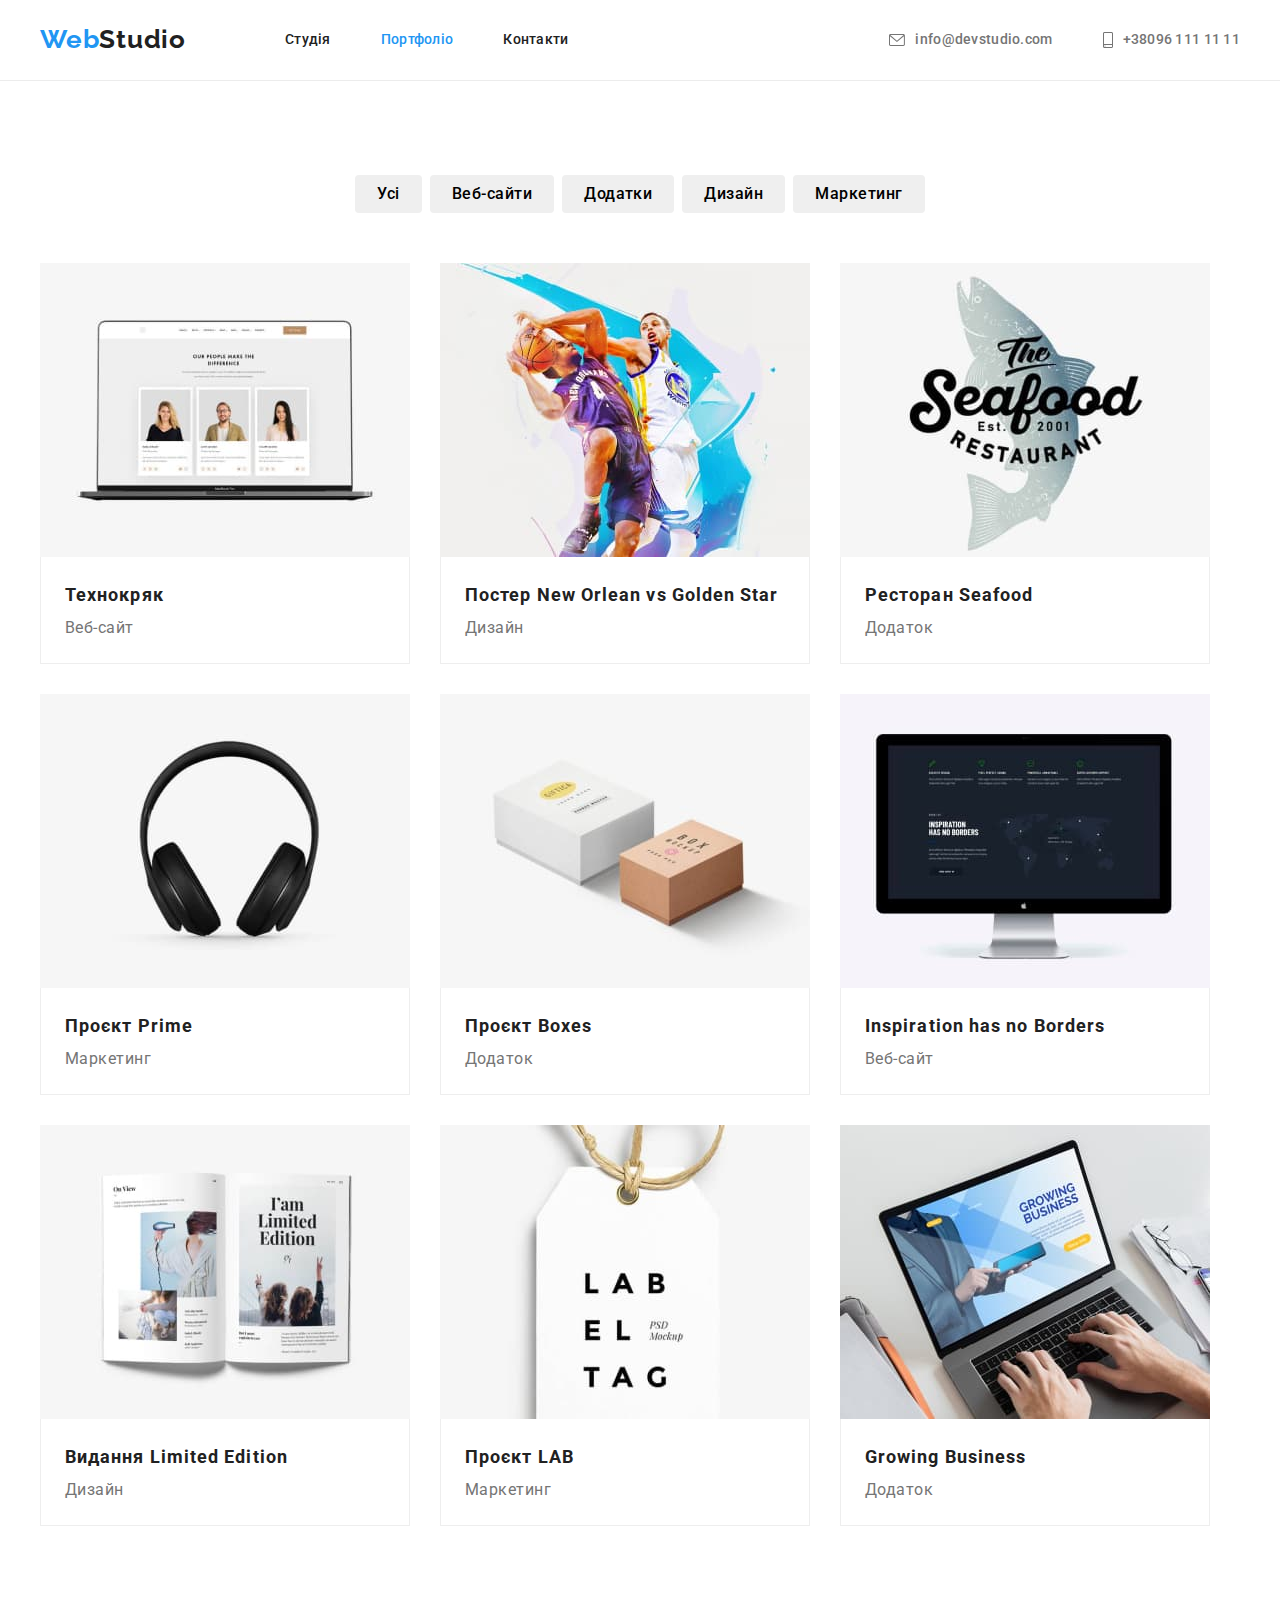
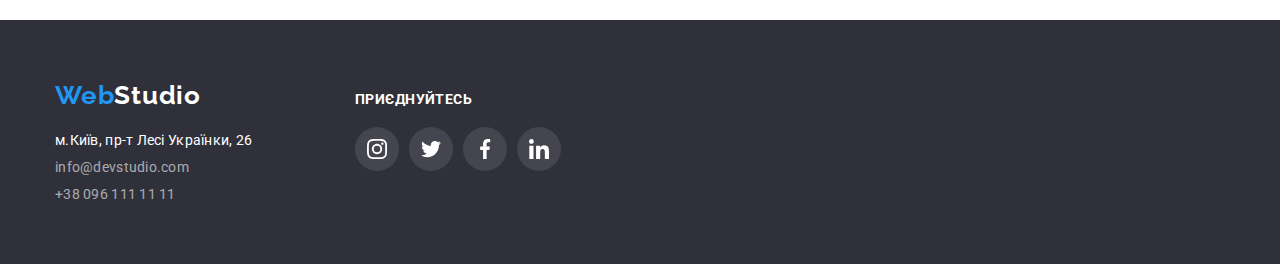
==== portfolio.html @ 93003903 "copy-hw-04" ====
<!DOCTYPE html>
<html lang="uk">
  <head>
    <meta charset="UTF-8" />
    <meta http-equiv="X-UA-Compatible" content="IE=edge" />
    <meta name="viewport" content="width=device-width, initial-scale=1.0" />
    <title>Portfolio</title>
    <link
      rel="stylesheet"
      href="https://cdnjs.cloudflare.com/ajax/libs/modern-normalize/1.1.0/modern-normalize.min.css"
    />
    <link rel="stylesheet" href="./css/styles.css" />
    <link rel="preconnect" href="https://fonts.googleapis.com" />
    <link rel="preconnect" href="https://fonts.gstatic.com" crossorigin />
    <link
      href="https://fonts.googleapis.com/css2?family=Raleway:wght@700&family=Roboto:wght@400;500;700;900&display=swap"
      rel="stylesheet"
    />
  </head>
  <body>
    <header class="header">
      <div class="container box">
        <a class="logo-h" href="./index.html">
          <span class="logo-web">Web</span><span class="logo-studio-h">Studio</span>
        </a>
        <nav class="site-nav">
          <ul class="menu list-reset">
            <li class="menu-list">
              <a class="menu-link" href="./index.html"> Студія </a>
            </li>
            <li class="menu-list">
              <a class="menu-link current" href="#"> Портфоліо </a>
            </li>
            <li class="menu-list">
              <a class="menu-link" href="#"> Контакти </a>
            </li>
          </ul>
        </nav>
        <ul class="contacts list-reset">
          <li class="contact-list">
            <a class="contact-link" href="mailto:info@devstudio.com">
              <svg width="16" height="12">
                <use href="./images/icons.svg#icon-envelope"></use></svg
              >info@devstudio.com</a
            >
          </li>
          <li class="contact-list">
            <a class="contact-link" href="tel:+380961111111">
              <svg width="10" height="16">
                <use href="./images/icons.svg#icon-smartphone"></use></svg
              >+38096 111 11 11</a
            >
          </li>
        </ul>
      </div>
    </header>

    <main class="main">
      <section class="portfolio section">
        <div class="container portfolio-flex">
          <h1 class="visually-hidden">Наші проекти</h1>
          <ul class="portfolio-filters list-reset">
            <li class="portfolio-button">
              <button class="portfolio-radio-btn" type="button">Усі</button>
            </li>

            <li class="portfolio-button">
              <button class="portfolio-radio-btn" type="button">Веб-сайти</button>
            </li>
            <li class="portfolio-button">
              <button class="portfolio-radio-btn" type="button">Додатки</button>
            </li>
            <li class="portfolio-button">
              <button class="portfolio-radio-btn" type="button">Дизайн</button>
            </li>
            <li class="portfolio-button">
              <button class="portfolio-radio-btn" type="button">Маркетинг</button>
            </li>
          </ul>

          <ul class="portfolio-list list-reset">
            <li class="portfolio-item">
              <a class="portfolio-link" href="#">
                <img
                  class="portfolio-img"
                  src="./images/laptop.jpg"
                  alt="Ноутбук з відкритим сайтом"
                  width="370"
                  height="294"
                />
                <div class="portfolio-card-text-positions">
                  <h2 class="portfolio-title">Технокряк</h2>
                  <p class="portfolio-text">Веб-сайт</p>
                </div>
              </a>
            </li>

            <li class="portfolio-item">
              <a class="portfolio-link" href="#">
                <img
                  class="portfolio-img"
                  src="./images/peopleplaybasketball.jpg"
                  alt="Люди грають в баскебол"
                  width="370"
                  height="294"
                />
                <div class="portfolio-card-text-positions">
                  <h2 class="portfolio-title">Постер New Orlean vs Golden Star</h2>
                  <p class="portfolio-text">Дизайн</p>
                </div>
              </a>
            </li>

            <li class="portfolio-item">
              <a class="portfolio-link" href="#">
                <img
                  class="portfolio-img"
                  src="./images/namerestoran.jpg"
                  alt="Фото назви ресторану"
                  width="370"
                  height="294"
                />
                <div class="portfolio-card-text-positions">
                  <h2 class="portfolio-title">Ресторан Seafood</h2>
                  <p class="portfolio-text">Додаток</p>
                </div>
              </a>
            </li>

            <li class="portfolio-item">
              <a class="portfolio-link" href="#">
                <img
                  class="portfolio-img"
                  src="./images/headphone.jpg"
                  alt="Навушники"
                  width="370"
                  height="294"
                />
                <div class="portfolio-card-text-positions">
                  <h2 class="portfolio-title">Проєкт Prime</h2>
                  <p class="portfolio-text">Маркетинг</p>
                </div>
              </a>
            </li>

            <li class="portfolio-item">
              <a class="portfolio-link" href="#">
                <img
                  class="portfolio-img"
                  src="./images/box.jpg"
                  alt="Фото двох коробок"
                  width="370"
                  height="294"
                />
                <div class="portfolio-card-text-positions">
                  <h2 class="portfolio-title">Проєкт Boxes</h2>
                  <p class="portfolio-text">Додаток</p>
                </div>
              </a>
            </li>

            <li class="portfolio-item">
              <a class="portfolio-link" href="#">
                <img
                  class="portfolio-img"
                  src="./images/screen.jpg"
                  alt="Фото сайта на екрані"
                  width="370"
                  height="294"
                />
                <div class="portfolio-card-text-positions">
                  <h2 class="portfolio-title">Inspiration has no Borders</h2>
                  <p class="portfolio-text">Веб-сайт</p>
                </div>
              </a>
            </li>

            <li class="portfolio-item">
              <a class="portfolio-link" href="#">
                <img
                  class="portfolio-img"
                  src="./images/magazine.jpg"
                  alt="Віритий журнал з картинками"
                  width="370"
                  height="294"
                />
                <div class="portfolio-card-text-positions">
                  <h2 class="portfolio-title">Видання Limited Edition</h2>
                  <p class="portfolio-text">Дизайн</p>
                </div>
              </a>
            </li>

            <li class="portfolio-item">
              <a class="portfolio-link" href="#">
                <img
                  class="portfolio-img"
                  src="./images/tag.jpg"
                  alt="Фото бірки з назвою проекта"
                  width="370"
                  height="294"
                />
                <div class="portfolio-card-text-positions">
                  <h2 class="portfolio-title">Проєкт LAB</h2>
                  <p class="portfolio-text">Маркетинг</p>
                </div>
              </a>
            </li>

            <li class="portfolio-item">
              <a class="portfolio-link" href="#">
                <img
                  class="portfolio-img"
                  src="./images/workonlaptop.jpg"
                  alt="Фото рук які працюють за ноутбуком"
                  width="370"
                  height="294"
                />
                <div class="portfolio-card-text-positions">
                  <h2 class="portfolio-title">Growing Business</h2>
                  <p class="portfolio-text">Додаток</p>
                </div>
              </a>
            </li>
          </ul>
        </div>
      </section>
    </main>
    <footer class="footer">
      <div class="container parrent-position">
        <div class="container footer-flex">
          <a class="logo-f" href="./index.html">
            <span class="logo-web">Web</span><span class="logo-studio-f">Studio</span>
          </a>
          <address class="address">
            <ul class="address-list list-reset">
              <li class="address-item">
                <a
                  class="address-link"
                  href="https://goo.gl/maps/TEvmrjmiFiPLDedQ6"
                  target="_blank"
                  rel="noopener noreferrer nofollow"
                  ><span class="maps-location">м.Київ, пр-т Лесі Українки, 26</span></a
                >
              </li>
              <li class="address-item">
                <a class="address-link" href="mailto:info@devstudio.com">info@devstudio.com </a>
              </li>
              <li class="address-item">
                <a class="address-link" href="tel:+380961111111">+38 096 111 11 11</a>
              </li>
            </ul>
          </address>
        </div>
        <div class="container social-footer">
          <span class="social-title">приєднуйтесь</span>
          <ul class="social-footer-list list-reset">
            <li>
              <a class="social-footer-link" href="#">
                <svg width="20" height="20">
                  <use href="./images/icons.svg#icon-instagram"></use>
                </svg>
              </a>
            </li>
            <li>
              <a class="social-footer-link" href="#">
                <svg width="20" height="20">
                  <use href="./images/icons.svg#icon-twitter"></use>
                </svg>
              </a>
            </li>
            <li>
              <a class="social-footer-link" href="#">
                <svg width="20" height="20">
                  <use href="./images/icons.svg#icon-facebook"></use>
                </svg>
              </a>
            </li>
            <li>
              <a class="social-footer-link" href="#">
                <svg width="20" height="20">
                  <use href="./images/icons.svg#icon-linkedin"></use>
                </svg>
              </a>
            </li>
          </ul>
        </div>
      </div>
    </footer>
  </body>
</html>
---- css/styles.css ----
:root {
  --primary-text-color: #212121;
  --secondary-text-color: #757575;
  --color-accent: #2196f3;
  --color-white: #ffffff;
  --color-hero: #2f303a;
  --color-footer: #2f303a;
  --color-team: #f5f4fa;
  --color-hero-button: #188ce8;
  --color-address: rgba(255, 255, 255, 0.6);
  --font-logo: 'Raleway', sans-serif;
  --font-family-primary: 'Roboto', sans-serif;
  --border-color-portfolio: #eeeeee;
  --color-icon: #afb1b8;
  --bgcolor-icon-features: #f5f4fa;
}

.list-reset {
  list-style: none;
}
body {
  font-size: 16px;
  font-style: normal;
  color: var(--primary-text-color);
  font-family: var(--font-family-primary);
}
html {
  box-sizing: border-box;
}

h1,
h2,
h3,
h4,
h5,
h6,
p,
ul {
  margin: 0px;
  padding: 0px;
}
img {
  display: block;
  max-width: 100%;
  height: auto;
}
/*Стилізація шапки сторінок студія та портфоліо*/

.logo-f,
.logo-h {
  font-family: var(--font-logo);
  font-weight: 700;
  font-size: 26px;
  line-height: 1.2;
  text-decoration: none;
  letter-spacing: 0.03em;
  color: var(--primary-text-color);
}
.logo-web {
  color: var(--color-accent);
}
.logo-studio-h {
  color: var(--primary-text-color);
}
.menu-link {
  font-weight: 500;
  text-decoration: none;
  color: var(--primary-text-color);
  font-size: 14px;
  line-height: 1.14;
  letter-spacing: 0.02em;
}
.menu-link.current {
  color: var(--color-accent);
}
.menu .menu-link:hover,
.menu .menu-link:focus {
  color: var(--color-accent);
}
.contact-link {
  display: flex;
  gap: 10px;
  justify-content: center;
  align-items: center;
  text-decoration: none;
  font-weight: 500;
  color: var(--secondary-text-color);
  font-size: 14px;
  line-height: 1.14;
  letter-spacing: 0.02em;
  fill: var(--secondary-text-color);
}
.contact-link:hover,
.contact-link:focus {
  color: var(--color-accent);
  fill: var(--color-accent);
}

/*Секція-герой-Студія*/
.hero {
  background-size: cover;
  background-color: var(--color-hero);
  background-image: linear-gradient(to right, rgba(47, 48, 58, 0.4), rgba(47, 48, 58, 0.4)),
    url(../images/bgimg.jpg);
  background-repeat: no-repeat;
  padding: 200px 0;
  margin: 0 auto;
  max-width: 1600px;
}
.hero-title {
  color: var(--color-white);
  text-transform: uppercase;
  font-weight: 900;
  font-size: 44px;
  line-height: 1.4;
  max-width: 696px;
  margin: 0 auto 30px;
}
.hero-button {
  font-size: 16px;
  font-weight: 700;
  font-family: inherit;
  line-height: 1.87;
  background-color: var(--color-accent);
  color: var(--color-white);
  letter-spacing: 0.06em;
  border: none;
  padding: 10px 32px;
  border-radius: 4px;
}
.hero-button:hover,
.hero-button:focus {
  background-color: var(--color-hero-button);
  box-shadow: 0px 4px 4px rgba(0, 0, 0, 0.15);
  color: var(--color-white);
  cursor: pointer;
}
/* Секція-Наші-переваги-Студія*/

.features-title {
  text-transform: uppercase;
  font-size: 14px;
  line-height: 1.14;
  letter-spacing: 0.03em;
  color: var(--primary-text-color);
  box-sizing: content-box;
}
.features-text {
  font-size: 14px;
  line-height: 1.7;
  letter-spacing: 0.03em;
  color: var(--secondary-text-color);
  margin-top: 10px;
  max-width: 270px;
  align-items: center;
  box-sizing: content-box;
}
/* Секція-Чим-ми-займаємось-Студія */
.specifics-title {
  font-size: 36px;
  line-height: 1.17;
  letter-spacing: 0.03em;
  color: var(--primary-text-color);
  margin-bottom: 50px;
  text-align: center;
}

/* Секція-Наша-команда-Студія*/
.ourteam {
  background-color: var(--color-team);
}

.ourteam-item {
  background-color: var(--color-white);
  box-shadow: 0px 1px 3px rgba(0, 0, 0, 0.12), 0px 1px 1px rgba(0, 0, 0, 0.14),
    0px 2px 1px rgba(0, 0, 0, 0.2);
  border-radius: 0px 0px 4px 4px;
}
.ourteam-title {
  font-size: 36px;
  line-height: 1.2;
  letter-spacing: 0.03em;
}
.ourteam-name {
  font-weight: 500;
  font-size: 16px;
  line-height: 1.2;
  letter-spacing: 0.03em;
  color: var(--primary-text-color);
  margin-bottom: 10px;
}
.ourteam-text {
  font-size: 16px;
  line-height: 1.2;
  letter-spacing: 0.03em;
  color: var(--secondary-text-color);
}
/* Стилізація-секції-Наші-проекти-Портфоліо  */

.visually-hidden {
  position: absolute;
  white-space: nowrap;
  width: 1px;
  height: 1px;
  overflow: hidden;
  border: 0;
  padding: 0;
  clip: rect(0 0 0 0);
  clip-path: inset(50%);
  margin: -1px;
}

.portfolio-radio-btn {
  font-family: inherit;
  font-style: normal;
  font-weight: 500;
  font-size: 16px;
  line-height: 1.6;
  letter-spacing: 0.03em;
  border: none;
  padding: 6px 22px;
  border-radius: 4px;
}
.portfolio-radio-btn:hover,
.portfolio-radio-btn:focus {
  background-color: var(--color-accent);
  color: var(--color-white);
  cursor: pointer;
  box-shadow: 0px 3px 1px rgba(0, 0, 0, 0.1), 0px 1px 2px rgba(0, 0, 0, 0.08),
    0px 2px 2px rgba(0, 0, 0, 0.12);
}
.portfolio-title {
  font-size: 18px;
  line-height: 2;
  letter-spacing: 0.06em;
  color: var(--primary-text-color);
}
.portfolio-text {
  line-height: 1.87;
  letter-spacing: 0.03em;
  color: var(--secondary-text-color);
}

/* Стилізація-підвалу-Студія-та-Портфоліо */
.footer {
  background-color: var(--color-footer);
}
.footer {
  background-color: var(--color-footer);
}
.logo-studio-f {
  color: var(--color-white);
}
.maps-location {
  color: var(--color-white);
}
.address-link {
  font-style: normal;
  text-decoration: none;
  color: var(--color-address);
  font-size: 14px;
  line-height: 1.14;
  letter-spacing: 0.02em;
}
.address-link:hover,
.address-link:focus {
  color: var(--color-accent);
}

/* Почfток розмітки Flex*/
.container {
  width: 100%;
  max-width: 1230px;
  margin: 0 auto;
  padding: 0 15px;
}
.section {
  padding: 94px 0;
}
.specifics {
  padding-top: 0;
}
.header {
  border-bottom: 1px solid #ececec;
  padding: 24px 0 25px;
}

.box {
  display: flex;
  align-items: center;
  gap: 5px;
}
.site-nav {
  display: flex;
  margin-left: 94px;
}
.menu {
  display: flex;
  gap: 50px;
}

.contacts {
  display: flex;
  gap: 50px;
  margin-left: auto;
}

.hero-flex {
  text-align: center;
}
.features-flex {
  display: flex;
  flex-basis: calc((100% - 90px) / 4);
}
.features-list {
  display: flex;
  flex-wrap: wrap;
  gap: 30px;
}
.specific-flex {
  display: flex;
  flex-direction: column;
  flex-basis: calc((100% - 60px) / 3);
}
.specifics-list {
  display: flex;
  flex-wrap: wrap;
  gap: 30px;
}
.ourteam-flex {
  display: flex;
  flex-direction: column;
  text-align: center;
}

.ourteam-list {
  display: flex;
  flex-basis: calc((100% - 90px) / 4);
  flex-wrap: wrap;
  gap: 30px;
  margin-top: 50px;
}
.card-text-position {
  margin: 30px auto 16px;
}
.footer-flex {
  display: inline-flex;
  flex-direction: column;
  width: 230px;
  margin-left: 0px;
  margin-right: 0px;
}
.logo-f {
  margin-top: 60px;
  margin-bottom: 20px;
}
.address-list {
  display: flex;
  flex-direction: column;
  gap: 9px;
  margin-bottom: 60px;
}
.portfolio-flex {
  display: flex;
  flex-direction: column;
  align-items: center;
}
.portfolio-filters {
  display: flex;
  flex-wrap: wrap;
  text-align: center;
  gap: 8px;
  margin-bottom: 50px;
}

.portfolio-list {
  display: flex;
  flex-basis: calc((100% - 60px) / 3);
  flex-wrap: wrap;
  gap: 30px;
}
.portfolio-link {
  text-decoration: none;
  display: block;
}
.portfolio-link:hover,
.portfolio-link:focus {
  box-shadow: 0px 1px 1px rgba(0, 0, 0, 0.12), 0px 4px 4px rgba(0, 0, 0, 0.06),
    1px 4px 6px rgba(0, 0, 0, 0.16);
}
.portfolio-card-text-positions {
  padding: 20px 24px;
  border-bottom: 1px solid var(--border-color-portfolio);
  border-right: 1px solid var(--border-color-portfolio);
  border-left: 1px solid var(--border-color-portfolio);
}
.customers-flex {
  display: flex;
  justify-content: space-between;
  flex-direction: column;
  align-items: center;
  max-width: 1230px;
}
/* HW4 */

.regular-customers {
  display: flex;
  justify-content: center;
  align-items: center;
  gap: 40px;
}
.regular-customers-title {
  margin-bottom: 50px;
  font-size: 36px;
  line-height: 1.2;
  letter-spacing: 0.03em;
}
.regular-customer-item {
  display: flex;
  flex-basis: calc((100% - 150px) / 6);
  justify-content: center;
  align-items: center;
  width: 170px;
  height: 92px;
}
.regular-customer-link {
  display: flex;
  justify-content: center;
  align-items: center;
  width: 100%;
  height: 100%;
  border-radius: 4px;
  fill: var(--color-icon);
  border: 1px solid var(--color-icon);
}
.regular-customer-link:hover,
.regular-customer-link:focus {
  fill: var(--color-accent);
  border-color: var(--color-accent);
}
.features-icon {
  display: flex;
  justify-content: center;
  align-items: center;
  width: 270px;
  height: 120px;
  background-color: var(--bgcolor-icon-features);
  margin-bottom: 30px;
  border-radius: 4px;
}
.parrent-position {
  display: flex;
  align-items: baseline;
  gap: 70px;
}
.social-footer {
  display: flex;
  flex-direction: column;
  width: 236px;
  margin-left: 0px;
}
.social-title {
  display: flex;
  font-weight: 700;
  font-style: normal;
  text-transform: uppercase;
  font-size: 14px;
  line-height: 1.15;
  letter-spacing: 0.03em;
  color: var(--color-white);
  margin-bottom: 20px;
}
.social-footer-list {
  display: flex;
  justify-content: center;
  align-items: center;
  gap: 10px;
  flex-wrap: wrap;
}
.social-footer-link {
  display: flex;
  justify-content: center;
  align-items: center;
  align-items: center;
  width: 44px;
  height: 44px;
  border-radius: 50%;
  background: rgba(255, 255, 255, 0.1);
  fill: var(--color-white);
}
.social-footer-link:hover,
.social-footer-link:focus {
  background-color: var(--color-accent);
}
.team-social {
  display: flex;
  justify-content: center;
  gap: 10px;
}
.team-social-list {
  display: flex;
  justify-content: center;
  gap: 10px;
  padding-bottom: 30px;
}
.team-link {
  display: flex;
  justify-content: center;
  align-items: center;
  align-items: center;
  width: 44px;
  height: 44px;
  border-radius: 50%;
  fill: var(--color-icon);
}
.team-link:hover,
.team-link:focus {
  fill: var(--color-white);
  background-color: var(--color-accent);
}
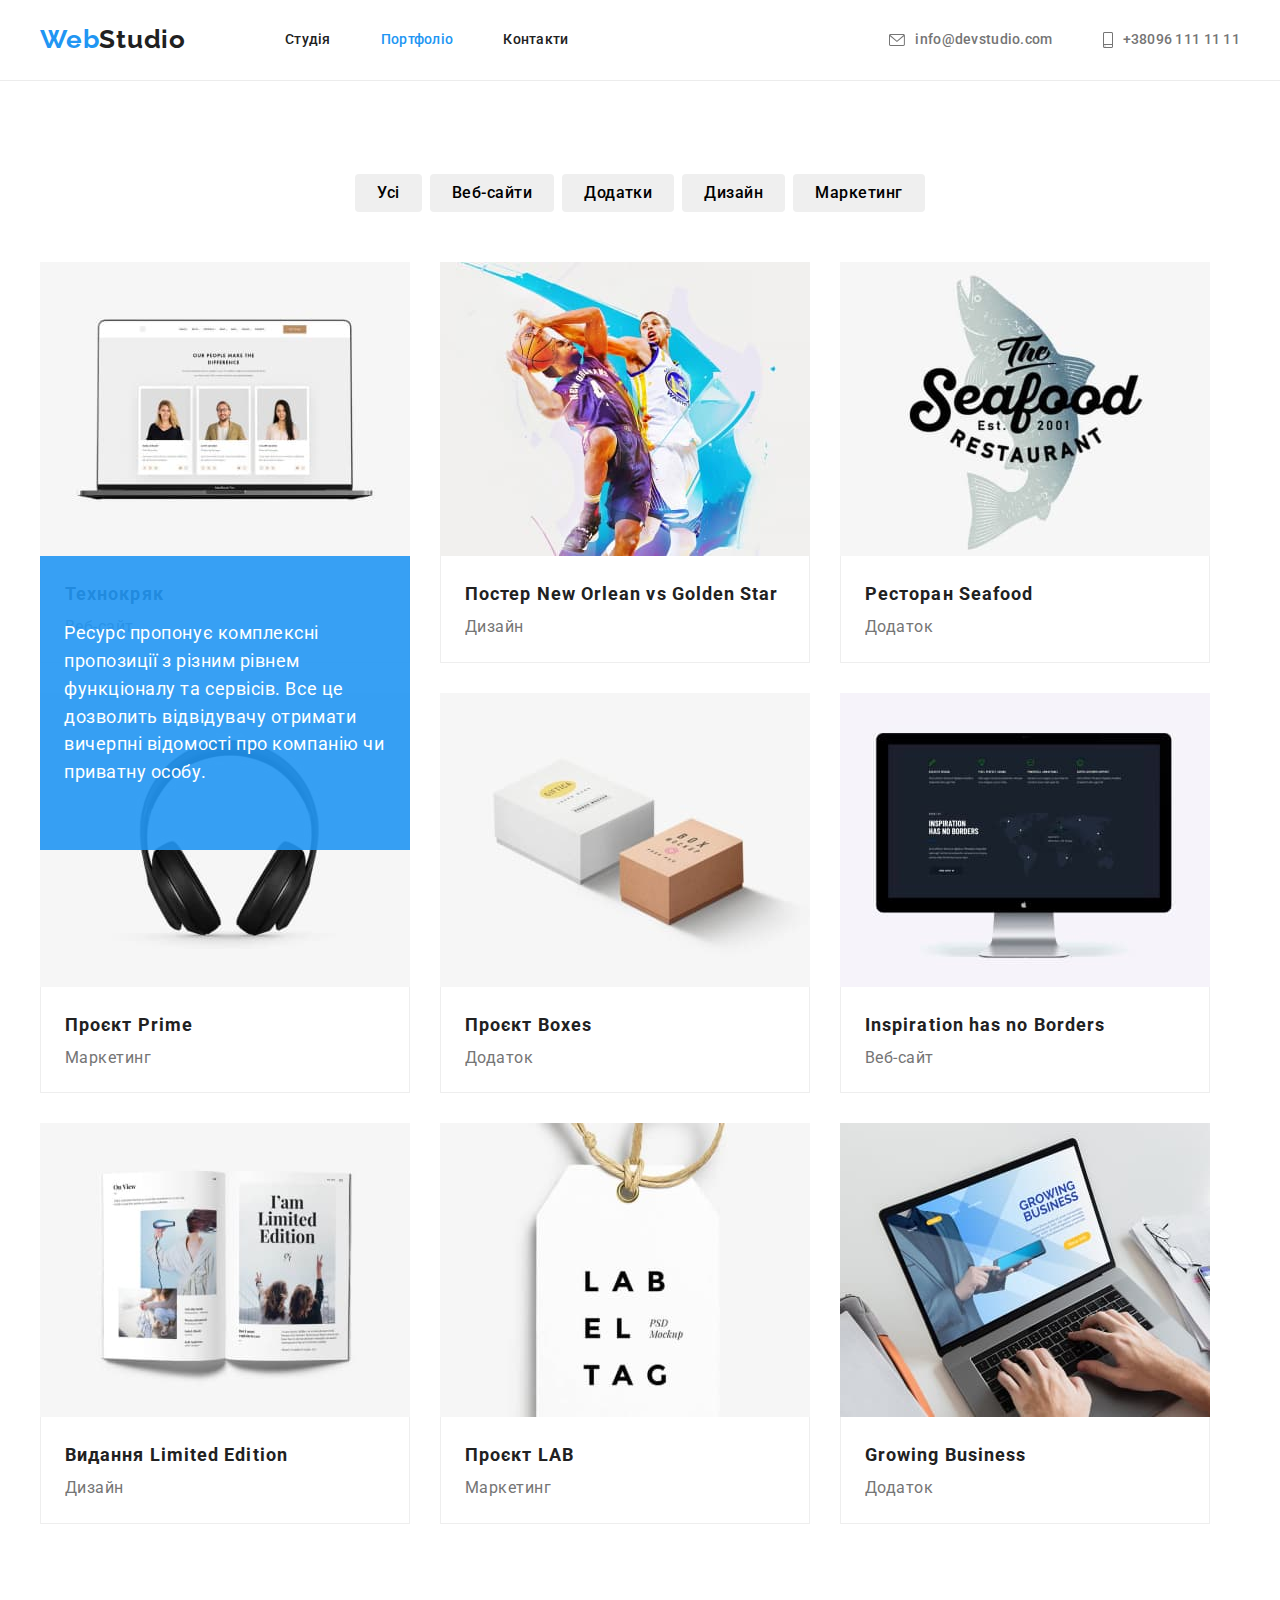
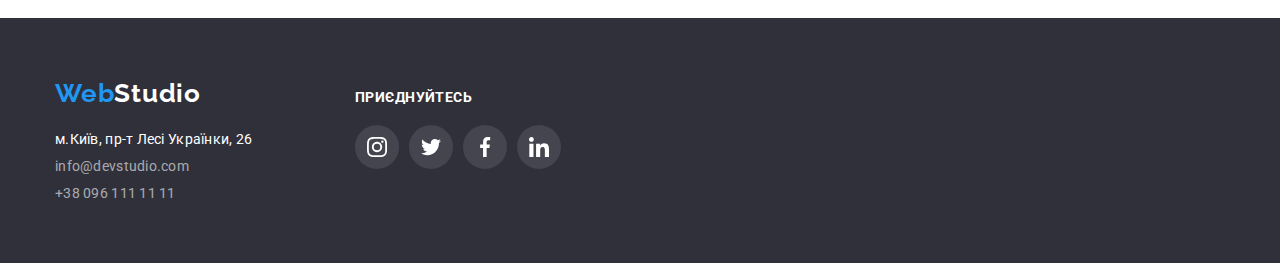
==== commit 2c13adc1: "add modal" ====
--- a/portfolio.html
+++ b/portfolio.html
@@ -81,13 +81,20 @@
           <ul class="portfolio-list list-reset">
             <li class="portfolio-item">
               <a class="portfolio-link" href="#">
-                <img
-                  class="portfolio-img"
-                  src="./images/laptop.jpg"
-                  alt="Ноутбук з відкритим сайтом"
-                  width="370"
-                  height="294"
-                />
+                <div class="portfolio-relative">
+                  <img
+                    class="portfolio-img"
+                    src="./images/laptop.jpg"
+                    alt="Ноутбук з відкритим сайтом"
+                    width="370"
+                    height="294"
+                  />
+                  <p class="portfolio-tex-overlay">
+                    Ресурс пропонує комплексні пропозиції з різним рівнем функціоналу та сервісів.
+                    Все це дозволить відвідувачу отримати вичерпні відомості про компанію чи
+                    приватну особу.
+                  </p>
+                </div>
                 <div class="portfolio-card-text-positions">
                   <h2 class="portfolio-title">Технокряк</h2>
                   <p class="portfolio-text">Веб-сайт</p>
--- a/css/styles.css
+++ b/css/styles.css
@@ -23,6 +23,7 @@
   font-style: normal;
   color: var(--primary-text-color);
   font-family: var(--font-family-primary);
+  padding-top: 80px;
 }
 html {
   box-sizing: border-box;
@@ -267,7 +268,7 @@
   color: var(--color-accent);
 }
 
-/* Почfток розмітки Flex*/
+/* Початок розмітки Flex*/
 .container {
   width: 100%;
   max-width: 1230px;
@@ -518,3 +519,69 @@
   fill: var(--color-white);
   background-color: var(--color-accent);
 }
+/* HW-05 */
+.specifics-relative {
+  position: relative;
+}
+.specifics-text {
+  position: absolute;
+  bottom: 0;
+  left: 0;
+  color: var(--color-white);
+  width: 100%;
+  height: 70px;
+  background-color: rgba(47, 48, 58, 0.8);
+  text-transform: uppercase;
+  display: flex;
+  justify-content: center;
+  align-items: center;
+}
+.portfolio-relative {
+  position: relative;
+}
+/* .portfolio-relative::before {
+} */
+.portfolio-tex-overlay {
+  position: absolute;
+  width: 100%;
+  height: 100%;
+  display: flex;
+  justify-content: center;
+  align-items: center;
+  padding: 0px 24px;
+  font-size: 18px;
+  line-height: 1.55;
+  letter-spacing: 0.03em;
+  color: var(--color-white);
+  background-color: rgba(33, 150, 243, 0.9);
+}
+.header {
+  position: fixed;
+  width: 100%;
+  background-color: var(--color-white);
+  z-index: 1;
+  top: 0;
+  left: 0;
+}
+/* Add modal */
+.backdrope {
+  position: fixed;
+  top: 0;
+  left: 0;
+  width: 100%;
+  height: 100%;
+  background-color: rgba(0, 0, 0, 0.2);
+}
+.backdrope.is-hidden {
+  opacity: 0;
+  pointer-events: none;
+}
+.modal {
+  position: absolute;
+  top: 50%;
+  left: 50%;
+  transform: translate(-50%, -50%);
+  min-height: 580px;
+  min-width: 530px;
+  background-color: var(--color-white);
+}
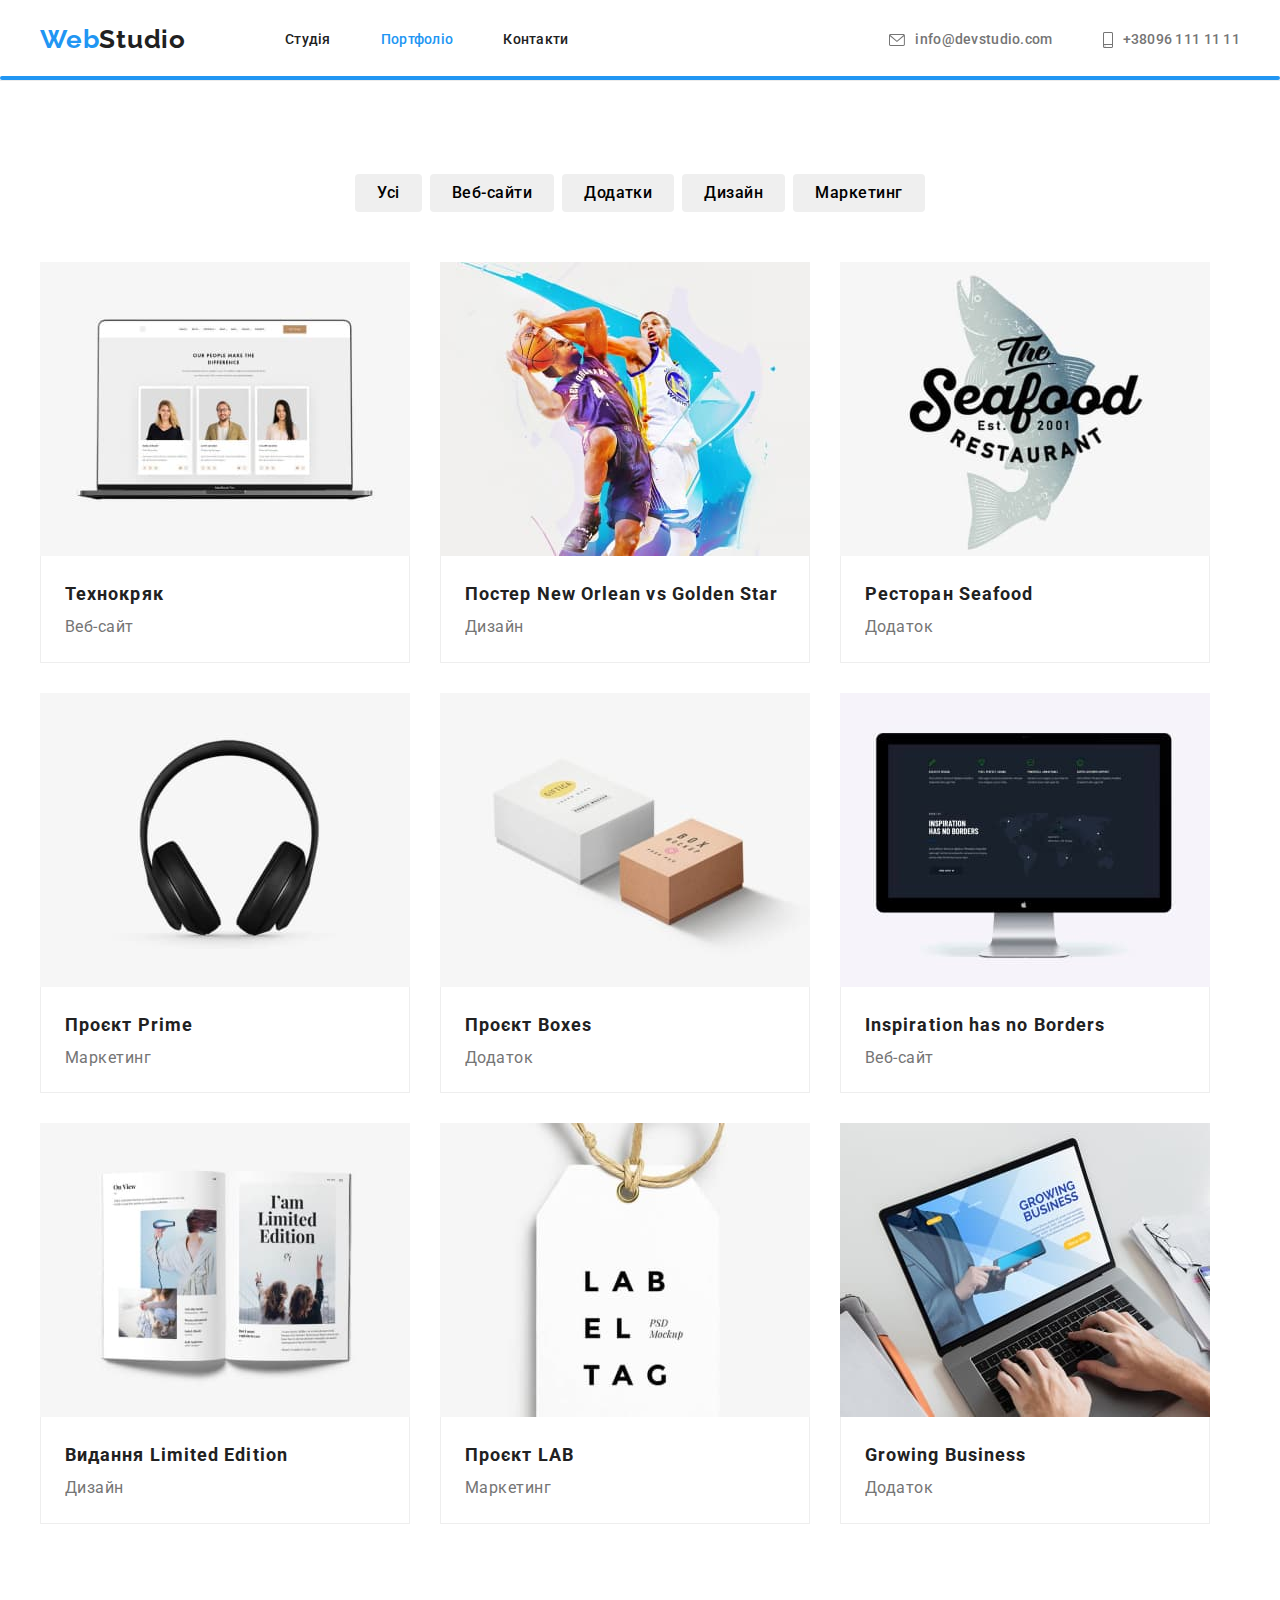
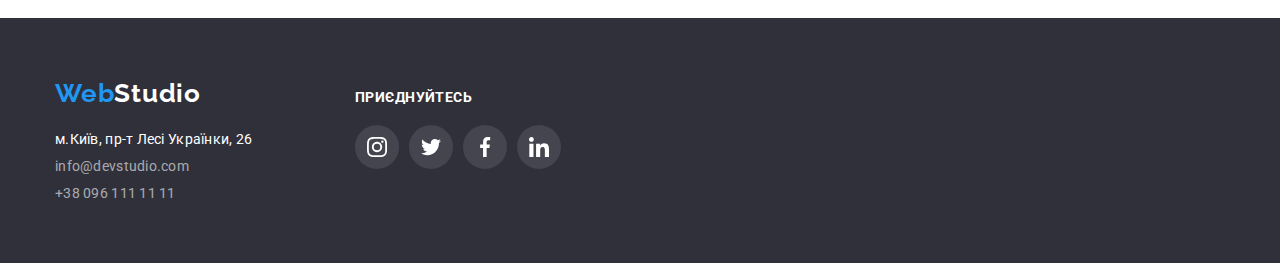
==== commit b91012a4: "Доробити підкреслювання" ====
--- a/portfolio.html
+++ b/portfolio.html
@@ -104,13 +104,20 @@
 
             <li class="portfolio-item">
               <a class="portfolio-link" href="#">
-                <img
-                  class="portfolio-img"
-                  src="./images/peopleplaybasketball.jpg"
-                  alt="Люди грають в баскебол"
-                  width="370"
-                  height="294"
-                />
+                <div class="portfolio-relative">
+                  <img
+                    class="portfolio-img"
+                    src="./images/peopleplaybasketball.jpg"
+                    alt="Люди грають в баскебол"
+                    width="370"
+                    height="294"
+                  />
+                  <p class="portfolio-tex-overlay">
+                    Ресурс пропонує комплексні пропозиції з різним рівнем функціоналу та сервісів.
+                    Все це дозволить відвідувачу отримати вичерпні відомості про компанію чи
+                    приватну особу.
+                  </p>
+                </div>
                 <div class="portfolio-card-text-positions">
                   <h2 class="portfolio-title">Постер New Orlean vs Golden Star</h2>
                   <p class="portfolio-text">Дизайн</p>
@@ -120,13 +127,20 @@
 
             <li class="portfolio-item">
               <a class="portfolio-link" href="#">
-                <img
-                  class="portfolio-img"
-                  src="./images/namerestoran.jpg"
-                  alt="Фото назви ресторану"
-                  width="370"
-                  height="294"
-                />
+                <div class="portfolio-relative">
+                  <img
+                    class="portfolio-img"
+                    src="./images/namerestoran.jpg"
+                    alt="Фото назви ресторану"
+                    width="370"
+                    height="294"
+                  />
+                  <p class="portfolio-tex-overlay">
+                    Ресурс пропонує комплексні пропозиції з різним рівнем функціоналу та сервісів.
+                    Все це дозволить відвідувачу отримати вичерпні відомості про компанію чи
+                    приватну особу.
+                  </p>
+                </div>
                 <div class="portfolio-card-text-positions">
                   <h2 class="portfolio-title">Ресторан Seafood</h2>
                   <p class="portfolio-text">Додаток</p>
@@ -136,13 +150,20 @@
 
             <li class="portfolio-item">
               <a class="portfolio-link" href="#">
-                <img
-                  class="portfolio-img"
-                  src="./images/headphone.jpg"
-                  alt="Навушники"
-                  width="370"
-                  height="294"
-                />
+                <div class="portfolio-relative">
+                  <img
+                    class="portfolio-img"
+                    src="./images/headphone.jpg"
+                    alt="Навушники"
+                    width="370"
+                    height="294"
+                  />
+                  <p class="portfolio-tex-overlay">
+                    Ресурс пропонує комплексні пропозиції з різним рівнем функціоналу та сервісів.
+                    Все це дозволить відвідувачу отримати вичерпні відомості про компанію чи
+                    приватну особу.
+                  </p>
+                </div>
                 <div class="portfolio-card-text-positions">
                   <h2 class="portfolio-title">Проєкт Prime</h2>
                   <p class="portfolio-text">Маркетинг</p>
@@ -152,13 +173,20 @@
 
             <li class="portfolio-item">
               <a class="portfolio-link" href="#">
-                <img
-                  class="portfolio-img"
-                  src="./images/box.jpg"
-                  alt="Фото двох коробок"
-                  width="370"
-                  height="294"
-                />
+                <div class="portfolio-relative">
+                  <img
+                    class="portfolio-img"
+                    src="./images/box.jpg"
+                    alt="Фото двох коробок"
+                    width="370"
+                    height="294"
+                  />
+                  <p class="portfolio-tex-overlay">
+                    Ресурс пропонує комплексні пропозиції з різним рівнем функціоналу та сервісів.
+                    Все це дозволить відвідувачу отримати вичерпні відомості про компанію чи
+                    приватну особу.
+                  </p>
+                </div>
                 <div class="portfolio-card-text-positions">
                   <h2 class="portfolio-title">Проєкт Boxes</h2>
                   <p class="portfolio-text">Додаток</p>
@@ -168,13 +196,20 @@
 
             <li class="portfolio-item">
               <a class="portfolio-link" href="#">
-                <img
-                  class="portfolio-img"
-                  src="./images/screen.jpg"
-                  alt="Фото сайта на екрані"
-                  width="370"
-                  height="294"
-                />
+                <div class="portfolio-relative">
+                  <img
+                    class="portfolio-img"
+                    src="./images/screen.jpg"
+                    alt="Фото сайта на екрані"
+                    width="370"
+                    height="294"
+                  />
+                  <p class="portfolio-tex-overlay">
+                    Ресурс пропонує комплексні пропозиції з різним рівнем функціоналу та сервісів.
+                    Все це дозволить відвідувачу отримати вичерпні відомості про компанію чи
+                    приватну особу.
+                  </p>
+                </div>
                 <div class="portfolio-card-text-positions">
                   <h2 class="portfolio-title">Inspiration has no Borders</h2>
                   <p class="portfolio-text">Веб-сайт</p>
@@ -184,13 +219,20 @@
 
             <li class="portfolio-item">
               <a class="portfolio-link" href="#">
-                <img
-                  class="portfolio-img"
-                  src="./images/magazine.jpg"
-                  alt="Віритий журнал з картинками"
-                  width="370"
-                  height="294"
-                />
+                <div class="portfolio-relative">
+                  <img
+                    class="portfolio-img"
+                    src="./images/magazine.jpg"
+                    alt="Віритий журнал з картинками"
+                    width="370"
+                    height="294"
+                  />
+                  <p class="portfolio-tex-overlay">
+                    Ресурс пропонує комплексні пропозиції з різним рівнем функціоналу та сервісів.
+                    Все це дозволить відвідувачу отримати вичерпні відомості про компанію чи
+                    приватну особу.
+                  </p>
+                </div>
                 <div class="portfolio-card-text-positions">
                   <h2 class="portfolio-title">Видання Limited Edition</h2>
                   <p class="portfolio-text">Дизайн</p>
@@ -200,13 +242,20 @@
 
             <li class="portfolio-item">
               <a class="portfolio-link" href="#">
-                <img
-                  class="portfolio-img"
-                  src="./images/tag.jpg"
-                  alt="Фото бірки з назвою проекта"
-                  width="370"
-                  height="294"
-                />
+                <div class="portfolio-relative">
+                  <img
+                    class="portfolio-img"
+                    src="./images/tag.jpg"
+                    alt="Фото бірки з назвою проекта"
+                    width="370"
+                    height="294"
+                  />
+                  <p class="portfolio-tex-overlay">
+                    Ресурс пропонує комплексні пропозиції з різним рівнем функціоналу та сервісів.
+                    Все це дозволить відвідувачу отримати вичерпні відомості про компанію чи
+                    приватну особу.
+                  </p>
+                </div>
                 <div class="portfolio-card-text-positions">
                   <h2 class="portfolio-title">Проєкт LAB</h2>
                   <p class="portfolio-text">Маркетинг</p>
@@ -216,13 +265,20 @@
 
             <li class="portfolio-item">
               <a class="portfolio-link" href="#">
-                <img
-                  class="portfolio-img"
-                  src="./images/workonlaptop.jpg"
-                  alt="Фото рук які працюють за ноутбуком"
-                  width="370"
-                  height="294"
-                />
+                <div class="portfolio-relative">
+                  <img
+                    class="portfolio-img"
+                    src="./images/workonlaptop.jpg"
+                    alt="Фото рук які працюють за ноутбуком"
+                    width="370"
+                    height="294"
+                  />
+                  <p class="portfolio-tex-overlay">
+                    Ресурс пропонує комплексні пропозиції з різним рівнем функціоналу та сервісів.
+                    Все це дозволить відвідувачу отримати вичерпні відомості про компанію чи
+                    приватну особу.
+                  </p>
+                </div>
                 <div class="portfolio-card-text-positions">
                   <h2 class="portfolio-title">Growing Business</h2>
                   <p class="portfolio-text">Додаток</p>
--- a/css/styles.css
+++ b/css/styles.css
@@ -64,15 +64,29 @@
   color: var(--primary-text-color);
 }
 .menu-link {
+  /* position: relative; */
   font-weight: 500;
   text-decoration: none;
   color: var(--primary-text-color);
   font-size: 14px;
   line-height: 1.14;
   letter-spacing: 0.02em;
+  transition: color 250ms cubic-bezier(0.4, 0, 0.2, 1);
 }
 .menu-link.current {
+  /* position: relative; */
   color: var(--color-accent);
+}
+.menu-link.current::after {
+  position: absolute;
+  content: '';
+  /* display: flex; */
+  width: 100%;
+  height: 4px;
+  border-radius: 2px;
+  background-color: var(--color-accent);
+  left: 0;
+  bottom: 0;
 }
 .menu .menu-link:hover,
 .menu .menu-link:focus {
@@ -90,6 +104,7 @@
   line-height: 1.14;
   letter-spacing: 0.02em;
   fill: var(--secondary-text-color);
+  transition: fill 250ms cubic-bezier(0.4, 0, 0.2, 1), color 250ms cubic-bezier(0.4, 0, 0.2, 1);
 }
 .contact-link:hover,
 .contact-link:focus {
@@ -128,12 +143,14 @@
   border: none;
   padding: 10px 32px;
   border-radius: 4px;
+  transition: color 250ms cubic-bezier(0.4, 0, 0.2, 1),
+    background-color 250ms cubic-bezier(0.4, 0, 0.2, 1),
+    box-shadow 250ms cubic-bezier(0.4, 0, 0.2, 1);
 }
 .hero-button:hover,
 .hero-button:focus {
   background-color: var(--color-hero-button);
   box-shadow: 0px 4px 4px rgba(0, 0, 0, 0.15);
-  color: var(--color-white);
   cursor: pointer;
 }
 /* Секція-Наші-переваги-Студія*/
@@ -221,6 +238,9 @@
   border: none;
   padding: 6px 22px;
   border-radius: 4px;
+  transition: color 250ms cubic-bezier(0.4, 0, 0.2, 1),
+    background-color 250ms cubic-bezier(0.4, 0, 0.2, 1),
+    box-shadow 250ms cubic-bezier(0.4, 0, 0.2, 1);
 }
 .portfolio-radio-btn:hover,
 .portfolio-radio-btn:focus {
@@ -262,6 +282,7 @@
   font-size: 14px;
   line-height: 1.14;
   letter-spacing: 0.02em;
+  transition: color 250ms cubic-bezier(0.4, 0, 0.2, 1);
 }
 .address-link:hover,
 .address-link:focus {
@@ -282,6 +303,12 @@
   padding-top: 0;
 }
 .header {
+  position: fixed;
+  width: 100%;
+  background-color: var(--color-white);
+  z-index: 1;
+  top: 0;
+  left: 0;
   border-bottom: 1px solid #ececec;
   padding: 24px 0 25px;
 }
@@ -292,10 +319,12 @@
   gap: 5px;
 }
 .site-nav {
+  /* position: relative; */
   display: flex;
   margin-left: 94px;
 }
 .menu {
+  /* position: relative; */
   display: flex;
   gap: 50px;
 }
@@ -383,6 +412,7 @@
 .portfolio-link {
   text-decoration: none;
   display: block;
+  transition: box-shadow 250ms cubic-bezier(0.4, 0, 0.2, 1);
 }
 .portfolio-link:hover,
 .portfolio-link:focus {
@@ -433,6 +463,8 @@
   border-radius: 4px;
   fill: var(--color-icon);
   border: 1px solid var(--color-icon);
+  transition: fill 250ms cubic-bezier(0.4, 0, 0.2, 1),
+    background-color 250ms cubic-bezier(0.4, 0, 0.2, 1);
 }
 .regular-customer-link:hover,
 .regular-customer-link:focus {
@@ -488,6 +520,7 @@
   border-radius: 50%;
   background: rgba(255, 255, 255, 0.1);
   fill: var(--color-white);
+  transition: background-color 250ms cubic-bezier(0.4, 0, 0.2, 1);
 }
 .social-footer-link:hover,
 .social-footer-link:focus {
@@ -509,11 +542,15 @@
   justify-content: center;
   align-items: center;
   align-items: center;
+  background-color: var(--color-white);
   width: 44px;
   height: 44px;
   border-radius: 50%;
   fill: var(--color-icon);
-}
+  transition: fill 250ms cubic-bezier(0.4, 0, 0.2, 1),
+    background-color 250ms cubic-bezier(0.4, 0, 0.2, 1);
+}
+
 .team-link:hover,
 .team-link:focus {
   fill: var(--color-white);
@@ -538,9 +575,9 @@
 }
 .portfolio-relative {
   position: relative;
-}
-/* .portfolio-relative::before {
-} */
+  overflow: hidden;
+}
+
 .portfolio-tex-overlay {
   position: absolute;
   width: 100%;
@@ -554,15 +591,12 @@
   letter-spacing: 0.03em;
   color: var(--color-white);
   background-color: rgba(33, 150, 243, 0.9);
-}
-.header {
-  position: fixed;
-  width: 100%;
-  background-color: var(--color-white);
-  z-index: 1;
-  top: 0;
-  left: 0;
-}
+  transition: transform 250ms cubic-bezier(0.4, 0, 0.2, 1);
+}
+.portfolio-link:hover .portfolio-tex-overlay {
+  transform: translateY(-100%);
+}
+
 /* Add modal */
 .backdrope {
   position: fixed;
@@ -584,4 +618,20 @@
   min-height: 580px;
   min-width: 530px;
   background-color: var(--color-white);
-}
+  justify-content: end;
+}
+.modal-button-close {
+  position: absolute;
+  top: 8px;
+  right: 8px;
+  width: 32px;
+  height: 32px;
+  border-radius: 50%;
+  border: 1px solid rgba(0, 0, 0, 0.1);
+  background-color: var(--color-white);
+  cursor: pointer;
+}
+.modal-position-btn {
+  width: 100%;
+  height: 100%;
+}
